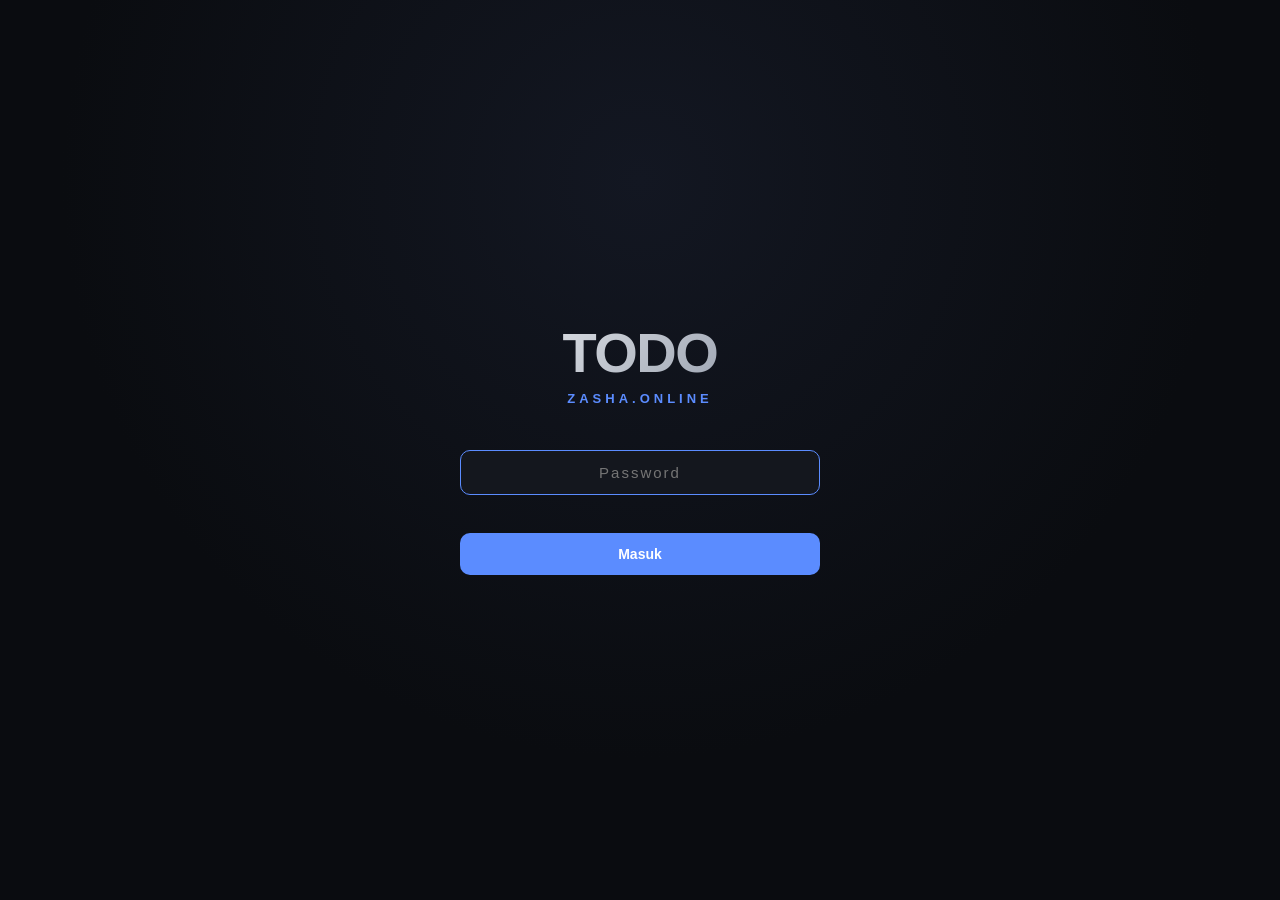
==== gate.html @ 47f845d8 "Add password gate landing page, subtasks per task, and refreshed color palette Co-Authored-By: Claud" ====
<!DOCTYPE html>
<html lang="id">
<head>
<meta charset="UTF-8" />
<meta name="viewport" content="width=device-width, initial-scale=1.0" />
<title>ZASHA.ONLINE</title>
<style>
  :root {
    --bg: #0a0c10;
    --bg-card: #14171e;
    --border: #262b36;
    --text-primary: #eef0f3;
    --text-secondary: #8891a1;
    --accent: #5b8cff;
    --accent-hover: #6f9aff;
    --danger: #ff6b6b;
  }
  * { box-sizing: border-box; margin: 0; padding: 0; }
  body {
    background: radial-gradient(circle at 50% 20%, #131722 0%, #0a0c10 60%);
    color: var(--text-primary);
    font-family: -apple-system, BlinkMacSystemFont, "Segoe UI", Inter, Roboto, sans-serif;
    min-height: 100vh;
    display: flex;
    align-items: center;
    justify-content: center;
    padding: 20px;
  }
  .wrap { text-align: center; width: 100%; max-width: 360px; }
  .title {
    font-size: 56px;
    font-weight: 800;
    letter-spacing: -1.5px;
    background: linear-gradient(135deg, #eef0f3, #8891a1);
    -webkit-background-clip: text;
    background-clip: text;
    color: transparent;
    line-height: 1;
  }
  .brand {
    margin-top: 10px;
    font-size: 13px;
    font-weight: 600;
    letter-spacing: 4px;
    color: var(--accent);
  }
  form { margin-top: 44px; display: flex; flex-direction: column; gap: 12px; }
  input[type="password"] {
    background: var(--bg-card);
    border: 1px solid var(--border);
    border-radius: 10px;
    color: var(--text-primary);
    padding: 13px 16px;
    font-size: 15px;
    text-align: center;
    letter-spacing: 2px;
    outline: none;
    transition: border-color 0.15s;
  }
  input[type="password"]:focus { border-color: var(--accent); }
  button {
    background: var(--accent);
    color: white;
    border: none;
    border-radius: 10px;
    padding: 13px 16px;
    font-size: 14px;
    font-weight: 600;
    cursor: pointer;
    transition: background 0.15s;
  }
  button:hover { background: var(--accent-hover); }
  .error {
    color: var(--danger);
    font-size: 12px;
    min-height: 16px;
    margin-top: -2px;
  }
</style>
</head>
<body>
  <div class="wrap">
    <div class="title">TODO</div>
    <div class="brand">ZASHA.ONLINE</div>

    <form id="gateForm">
      <input type="password" id="pwInput" placeholder="Password" autofocus autocomplete="off" />
      <div class="error" id="errorMsg"></div>
      <button type="submit">Masuk</button>
    </form>
  </div>

  <script>
    const PASSWORD = "ZaSha";
    const SESSION_KEY = "taskflow_authed";

    if (sessionStorage.getItem(SESSION_KEY) === "1") {
      window.location.replace("index.html");
    }

    document.getElementById("gateForm").addEventListener("submit", (e) => {
      e.preventDefault();
      const val = document.getElementById("pwInput").value;
      if (val === PASSWORD) {
        sessionStorage.setItem(SESSION_KEY, "1");
        window.location.href = "index.html";
      } else {
        document.getElementById("errorMsg").textContent = "Password salah.";
        document.getElementById("pwInput").value = "";
        document.getElementById("pwInput").focus();
      }
    });
  </script>
</body>
</html>
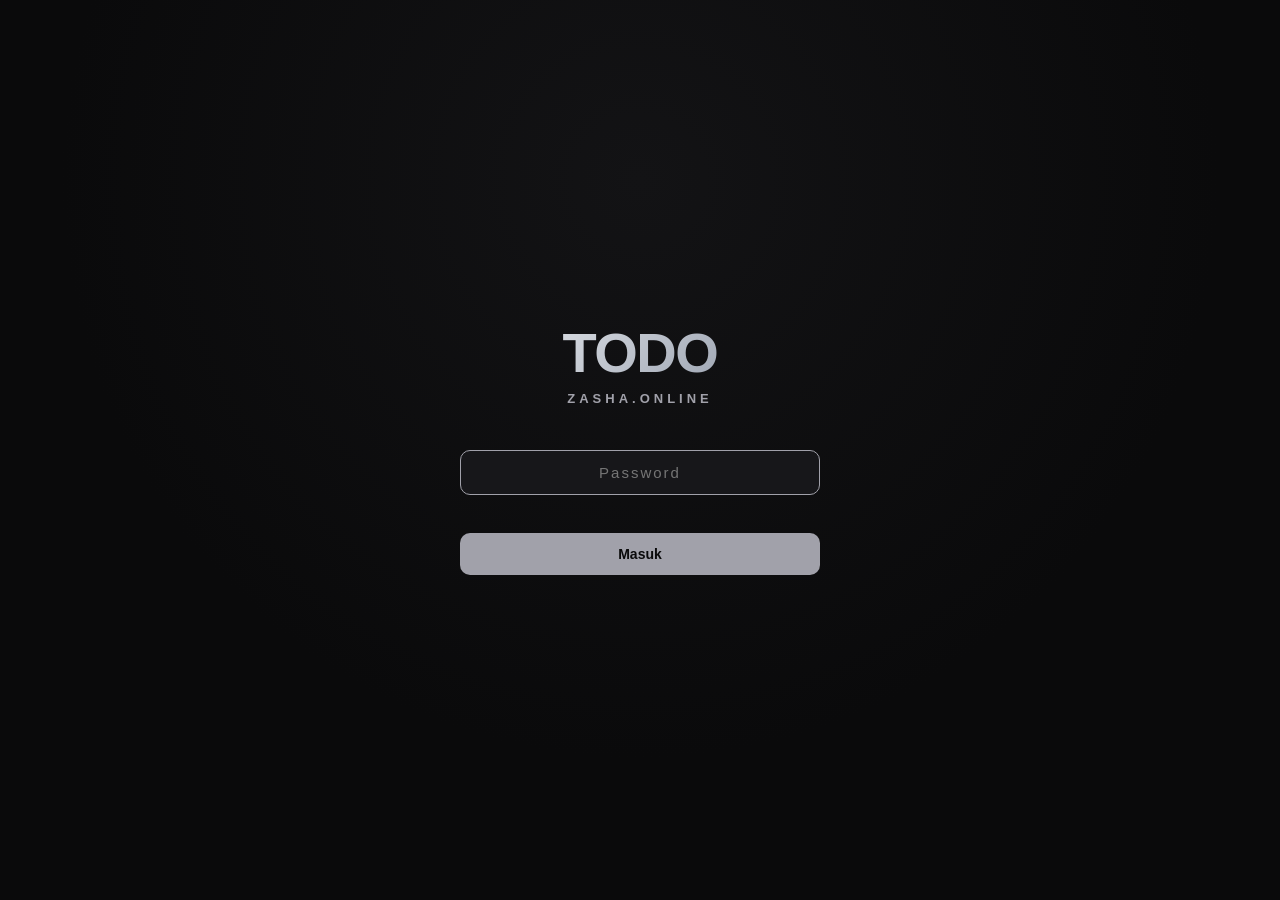
==== commit 658514d3: "Switch to elegant monochrome color palette (Linear/Vercel style) Co-Authored-By: Claude Sonnet 5 <no" ====
--- a/gate.html
+++ b/gate.html
@@ -6,18 +6,18 @@
 <title>ZASHA.ONLINE</title>
 <style>
   :root {
-    --bg: #0a0c10;
-    --bg-card: #14171e;
-    --border: #262b36;
-    --text-primary: #eef0f3;
-    --text-secondary: #8891a1;
-    --accent: #5b8cff;
-    --accent-hover: #6f9aff;
-    --danger: #ff6b6b;
+    --bg: #0a0a0b;
+    --bg-card: #17171a;
+    --border: #29292e;
+    --text-primary: #edecee;
+    --text-secondary: #8f8f97;
+    --accent: #a1a1aa;
+    --accent-hover: #d4d4d8;
+    --danger: #a97a7a;
   }
   * { box-sizing: border-box; margin: 0; padding: 0; }
   body {
-    background: radial-gradient(circle at 50% 20%, #131722 0%, #0a0c10 60%);
+    background: radial-gradient(circle at 50% 20%, #131315 0%, #0a0a0b 60%);
     color: var(--text-primary);
     font-family: -apple-system, BlinkMacSystemFont, "Segoe UI", Inter, Roboto, sans-serif;
     min-height: 100vh;
@@ -60,7 +60,7 @@
   input[type="password"]:focus { border-color: var(--accent); }
   button {
     background: var(--accent);
-    color: white;
+    color: #0a0a0b;
     border: none;
     border-radius: 10px;
     padding: 13px 16px;
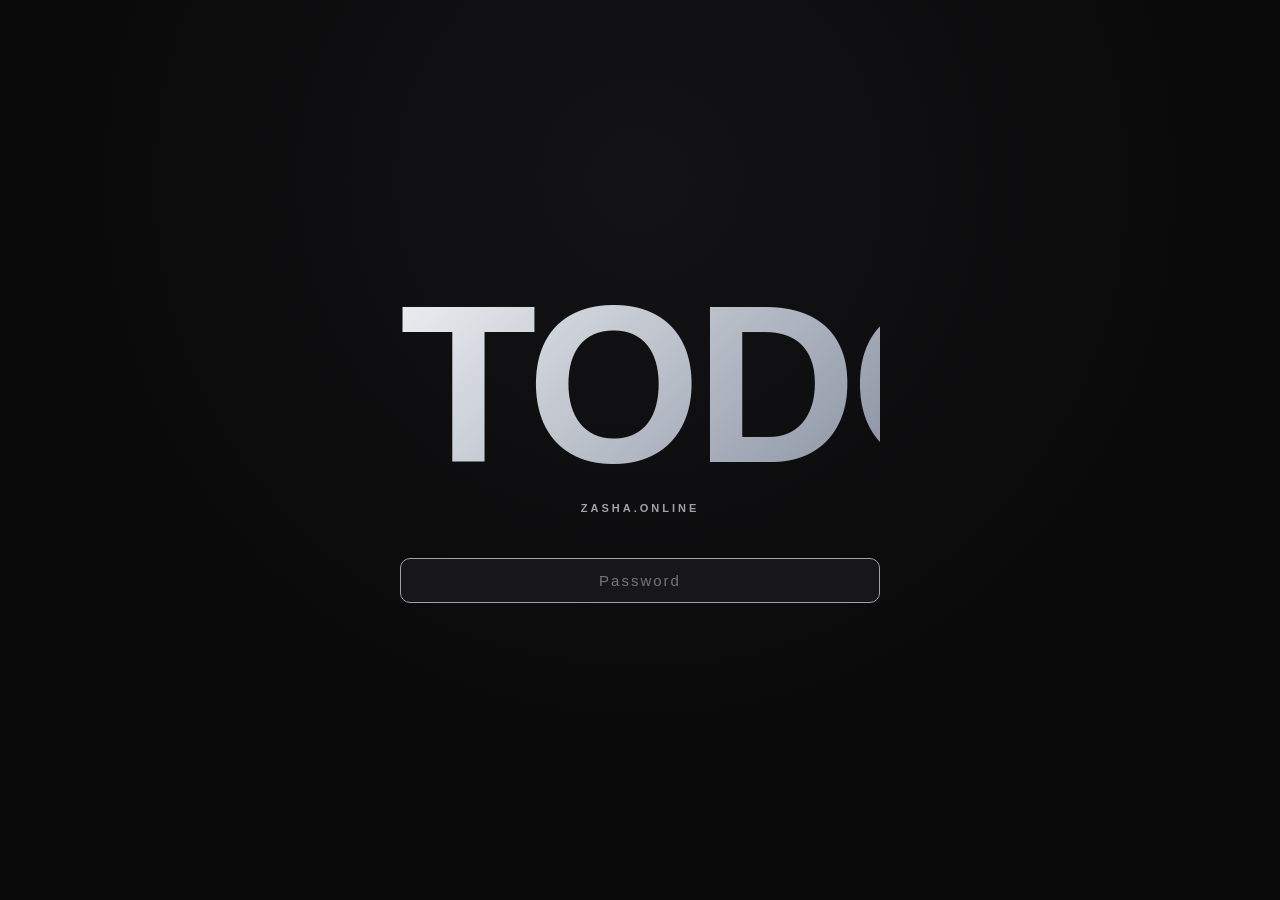
==== commit f3395e8f: "Redesign login gate: bigger title, smaller brand text, single-line form, no button Co-Authored-By: C" ====
--- a/gate.html
+++ b/gate.html
@@ -26,11 +26,11 @@
     justify-content: center;
     padding: 20px;
   }
-  .wrap { text-align: center; width: 100%; max-width: 360px; }
+  .wrap { text-align: center; width: 100%; max-width: 480px; }
   .title {
-    font-size: 56px;
+    font-size: 224px;
     font-weight: 800;
-    letter-spacing: -1.5px;
+    letter-spacing: -6px;
     background: linear-gradient(135deg, #eef0f3, #8891a1);
     -webkit-background-clip: text;
     background-clip: text;
@@ -38,14 +38,15 @@
     line-height: 1;
   }
   .brand {
-    margin-top: 10px;
-    font-size: 13px;
+    margin-top: 6px;
+    font-size: 11px;
     font-weight: 600;
-    letter-spacing: 4px;
+    letter-spacing: 3px;
     color: var(--accent);
   }
-  form { margin-top: 44px; display: flex; flex-direction: column; gap: 12px; }
+  form { margin-top: 44px; }
   input[type="password"] {
+    width: 100%;
     background: var(--bg-card);
     border: 1px solid var(--border);
     border-radius: 10px;
@@ -58,23 +59,11 @@
     transition: border-color 0.15s;
   }
   input[type="password"]:focus { border-color: var(--accent); }
-  button {
-    background: var(--accent);
-    color: #0a0a0b;
-    border: none;
-    border-radius: 10px;
-    padding: 13px 16px;
-    font-size: 14px;
-    font-weight: 600;
-    cursor: pointer;
-    transition: background 0.15s;
-  }
-  button:hover { background: var(--accent-hover); }
   .error {
     color: var(--danger);
     font-size: 12px;
     min-height: 16px;
-    margin-top: -2px;
+    margin-top: 10px;
   }
 </style>
 </head>
@@ -85,13 +74,12 @@
 
     <form id="gateForm">
       <input type="password" id="pwInput" placeholder="Password" autofocus autocomplete="off" />
-      <div class="error" id="errorMsg"></div>
-      <button type="submit">Masuk</button>
     </form>
+    <div class="error" id="errorMsg"></div>
   </div>
 
   <script>
-    const PASSWORD = "ZaSha";
+    const PASSWORD = "zasha";
     const SESSION_KEY = "taskflow_authed";
 
     if (sessionStorage.getItem(SESSION_KEY) === "1") {
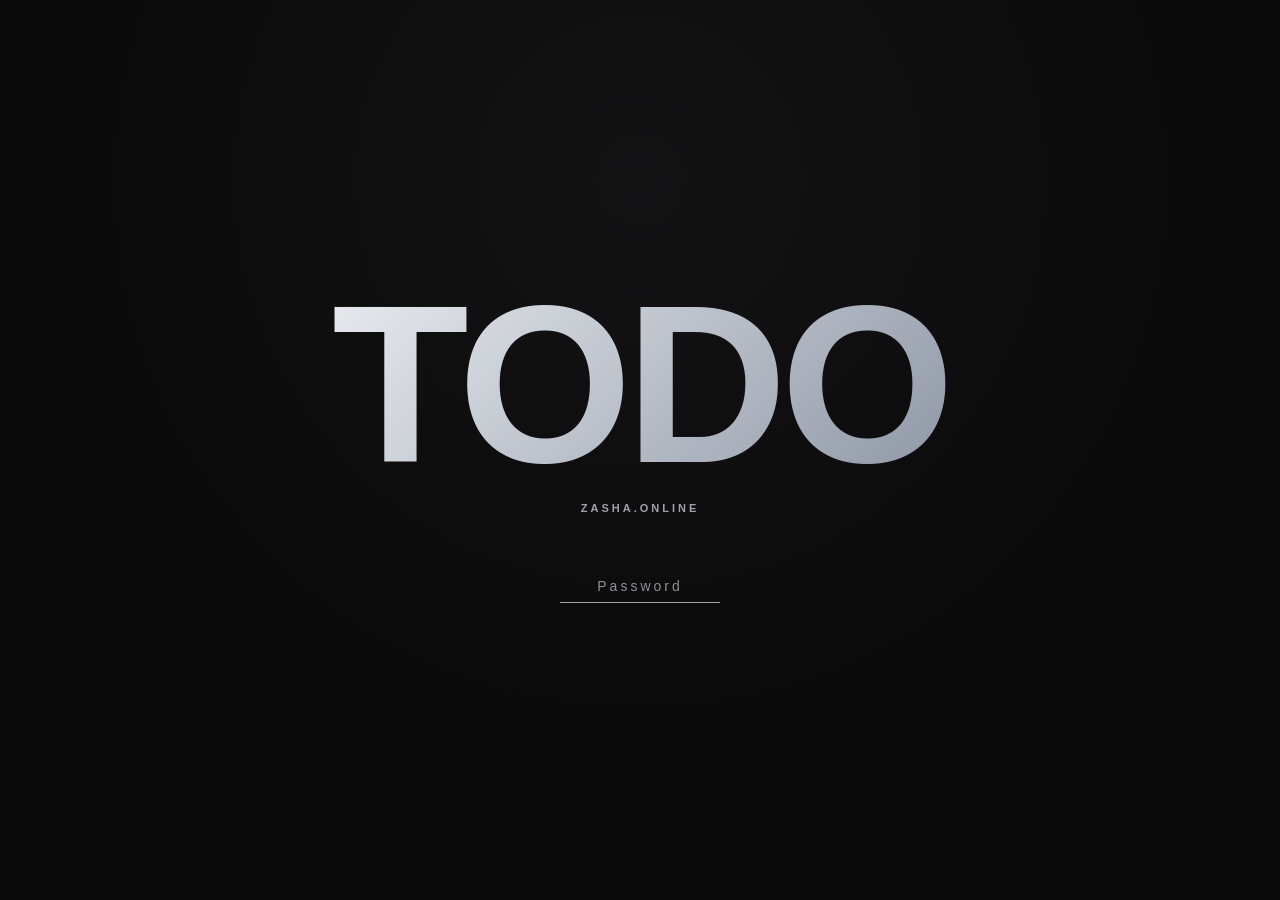
==== commit ba2e3f87: "Make gate title responsive to avoid clipping, replace password box with minimal underline Co-Authore" ====
--- a/gate.html
+++ b/gate.html
@@ -26,11 +26,12 @@
     justify-content: center;
     padding: 20px;
   }
-  .wrap { text-align: center; width: 100%; max-width: 480px; }
+  .wrap { text-align: center; width: 100%; max-width: 700px; }
   .title {
-    font-size: 224px;
+    font-size: clamp(48px, 18vw, 224px);
     font-weight: 800;
-    letter-spacing: -6px;
+    letter-spacing: -0.03em;
+    white-space: nowrap;
     background: linear-gradient(135deg, #eef0f3, #8891a1);
     -webkit-background-clip: text;
     background-clip: text;
@@ -44,21 +45,23 @@
     letter-spacing: 3px;
     color: var(--accent);
   }
-  form { margin-top: 44px; }
+  form { margin-top: 56px; display: flex; justify-content: center; }
   input[type="password"] {
-    width: 100%;
-    background: var(--bg-card);
-    border: 1px solid var(--border);
-    border-radius: 10px;
+    width: 160px;
+    background: transparent;
+    border: none;
+    border-bottom: 1px solid var(--border);
     color: var(--text-primary);
-    padding: 13px 16px;
-    font-size: 15px;
+    padding: 8px 4px;
+    font-size: 14px;
     text-align: center;
-    letter-spacing: 2px;
+    letter-spacing: 3px;
     outline: none;
-    transition: border-color 0.15s;
+    transition: border-color 0.2s;
   }
+  input[type="password"]::placeholder { color: transparent; }
   input[type="password"]:focus { border-color: var(--accent); }
+  input[type="password"]:focus::placeholder { color: var(--text-secondary); }
   .error {
     color: var(--danger);
     font-size: 12px;
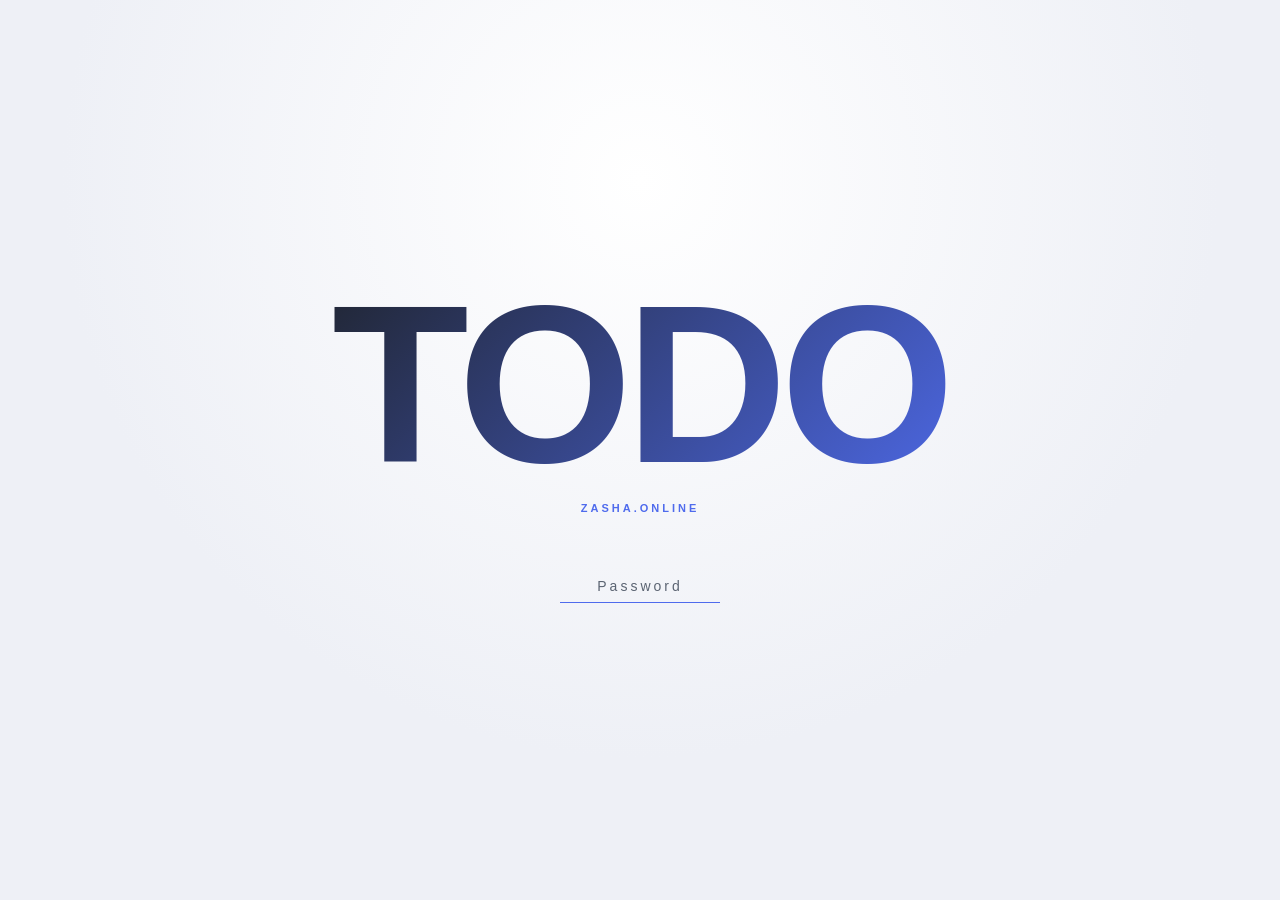
==== commit 2b84cbfc: "Ganti tema warna dari gelap ke terang Background hitam diganti dengan palet terang agar lebih nyaman" ====
--- a/gate.html
+++ b/gate.html
@@ -6,18 +6,18 @@
 <title>ZASHA.ONLINE</title>
 <style>
   :root {
-    --bg: #0a0a0b;
-    --bg-card: #17171a;
-    --border: #29292e;
-    --text-primary: #edecee;
-    --text-secondary: #8f8f97;
-    --accent: #a1a1aa;
-    --accent-hover: #d4d4d8;
-    --danger: #a97a7a;
+    --bg: #f4f5f9;
+    --bg-card: #ffffff;
+    --border: #d7dbe4;
+    --text-primary: #1e2229;
+    --text-secondary: #5b6472;
+    --accent: #4f6bed;
+    --accent-hover: #3d55c9;
+    --danger: #c94a47;
   }
   * { box-sizing: border-box; margin: 0; padding: 0; }
   body {
-    background: radial-gradient(circle at 50% 20%, #131315 0%, #0a0a0b 60%);
+    background: radial-gradient(circle at 50% 20%, #ffffff 0%, #eef0f6 60%);
     color: var(--text-primary);
     font-family: -apple-system, BlinkMacSystemFont, "Segoe UI", Inter, Roboto, sans-serif;
     min-height: 100vh;
@@ -32,7 +32,7 @@
     font-weight: 800;
     letter-spacing: -0.03em;
     white-space: nowrap;
-    background: linear-gradient(135deg, #eef0f3, #8891a1);
+    background: linear-gradient(135deg, #1e2229, #4f6bed);
     -webkit-background-clip: text;
     background-clip: text;
     color: transparent;
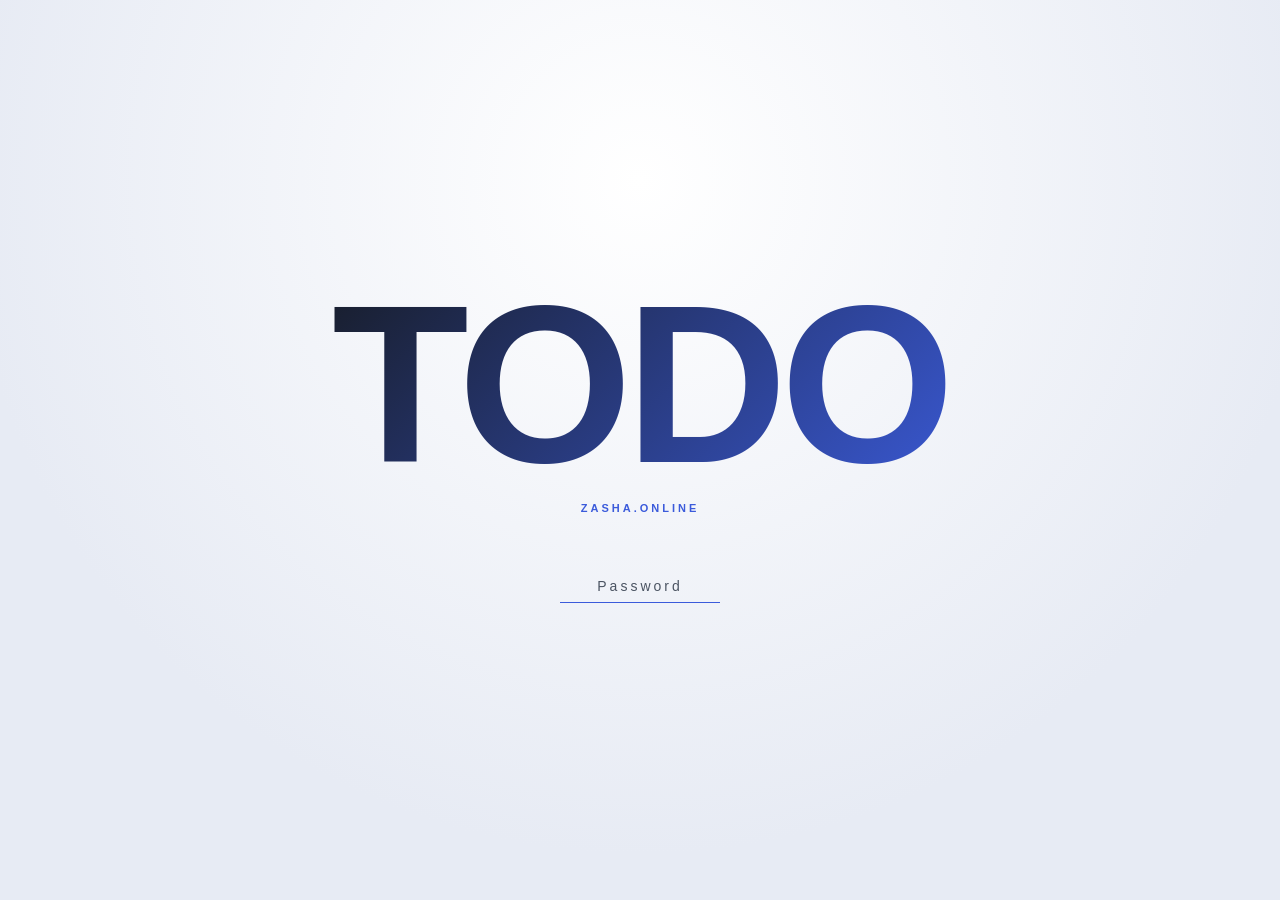
==== commit ba65b83b: "Perbaiki kontras dan keterbacaan tema terang Palet sebelumnya masih memakai warna pastel bawaan tema" ====
--- a/gate.html
+++ b/gate.html
@@ -6,18 +6,18 @@
 <title>ZASHA.ONLINE</title>
 <style>
   :root {
-    --bg: #f4f5f9;
+    --bg: #eef1f7;
     --bg-card: #ffffff;
-    --border: #d7dbe4;
-    --text-primary: #1e2229;
-    --text-secondary: #5b6472;
-    --accent: #4f6bed;
-    --accent-hover: #3d55c9;
-    --danger: #c94a47;
+    --border: #ccd3e0;
+    --text-primary: #161a21;
+    --text-secondary: #4b5462;
+    --accent: #3b5bdb;
+    --accent-hover: #2b46b8;
+    --danger: #c5322f;
   }
   * { box-sizing: border-box; margin: 0; padding: 0; }
   body {
-    background: radial-gradient(circle at 50% 20%, #ffffff 0%, #eef0f6 60%);
+    background: radial-gradient(circle at 50% 20%, #ffffff 0%, #e7ebf4 70%);
     color: var(--text-primary);
     font-family: -apple-system, BlinkMacSystemFont, "Segoe UI", Inter, Roboto, sans-serif;
     min-height: 100vh;
@@ -32,7 +32,7 @@
     font-weight: 800;
     letter-spacing: -0.03em;
     white-space: nowrap;
-    background: linear-gradient(135deg, #1e2229, #4f6bed);
+    background: linear-gradient(135deg, #161a21, #3b5bdb);
     -webkit-background-clip: text;
     background-clip: text;
     color: transparent;
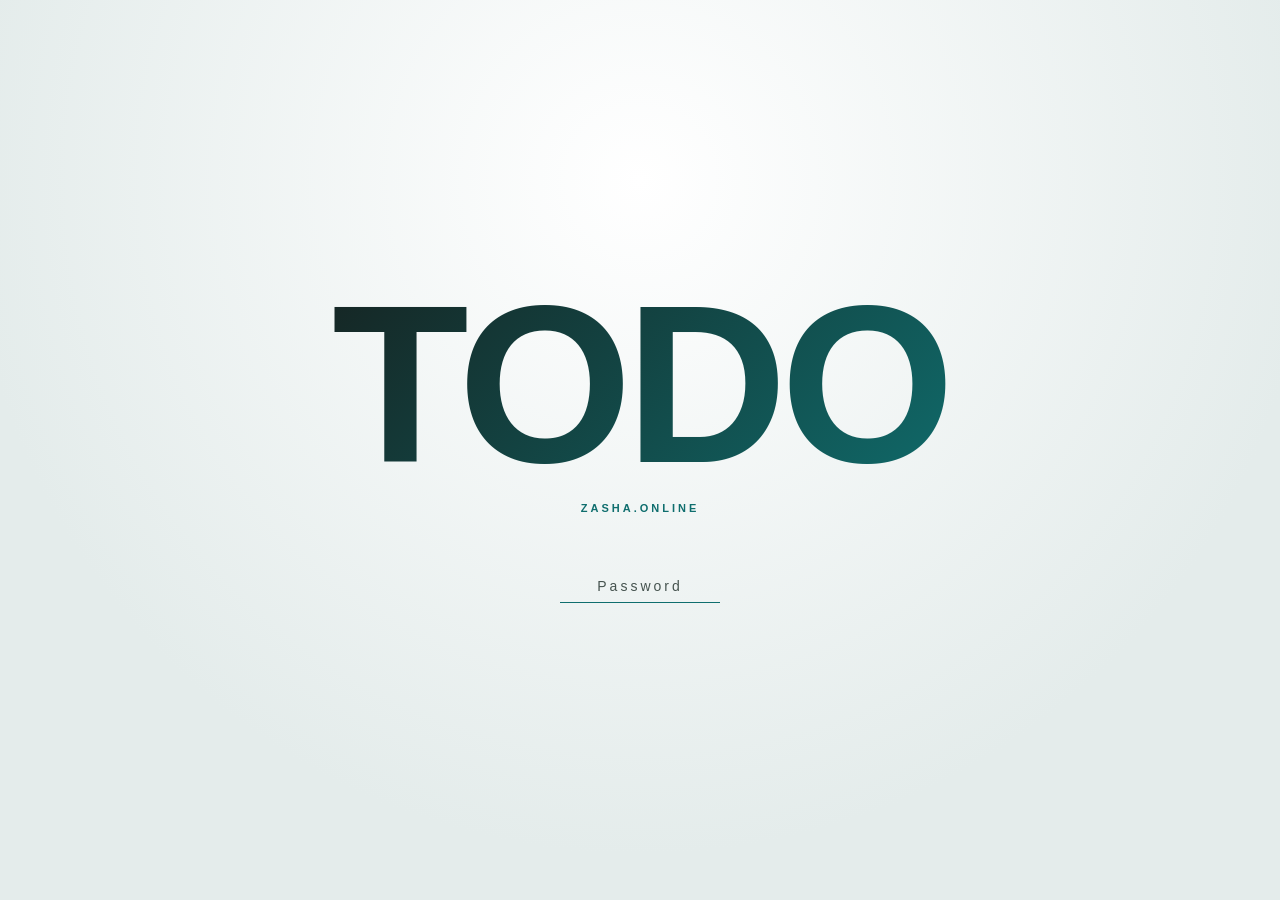
==== commit 9cfe75dc: "Ganti palet warna ke teal profesional Aksen biru indigo diganti teal (#0f6e6e) dengan latar abu kehi" ====
--- a/gate.html
+++ b/gate.html
@@ -6,18 +6,18 @@
 <title>ZASHA.ONLINE</title>
 <style>
   :root {
-    --bg: #eef1f7;
+    --bg: #eef2f2;
     --bg-card: #ffffff;
-    --border: #ccd3e0;
-    --text-primary: #161a21;
-    --text-secondary: #4b5462;
-    --accent: #3b5bdb;
-    --accent-hover: #2b46b8;
-    --danger: #c5322f;
+    --border: #c6d2d2;
+    --text-primary: #16211f;
+    --text-secondary: #46534f;
+    --accent: #0f6e6e;
+    --accent-hover: #0a5454;
+    --danger: #b33a30;
   }
   * { box-sizing: border-box; margin: 0; padding: 0; }
   body {
-    background: radial-gradient(circle at 50% 20%, #ffffff 0%, #e7ebf4 70%);
+    background: radial-gradient(circle at 50% 20%, #ffffff 0%, #e4eceb 70%);
     color: var(--text-primary);
     font-family: -apple-system, BlinkMacSystemFont, "Segoe UI", Inter, Roboto, sans-serif;
     min-height: 100vh;
@@ -32,7 +32,7 @@
     font-weight: 800;
     letter-spacing: -0.03em;
     white-space: nowrap;
-    background: linear-gradient(135deg, #161a21, #3b5bdb);
+    background: linear-gradient(135deg, #16211f, #0f6e6e);
     -webkit-background-clip: text;
     background-clip: text;
     color: transparent;
